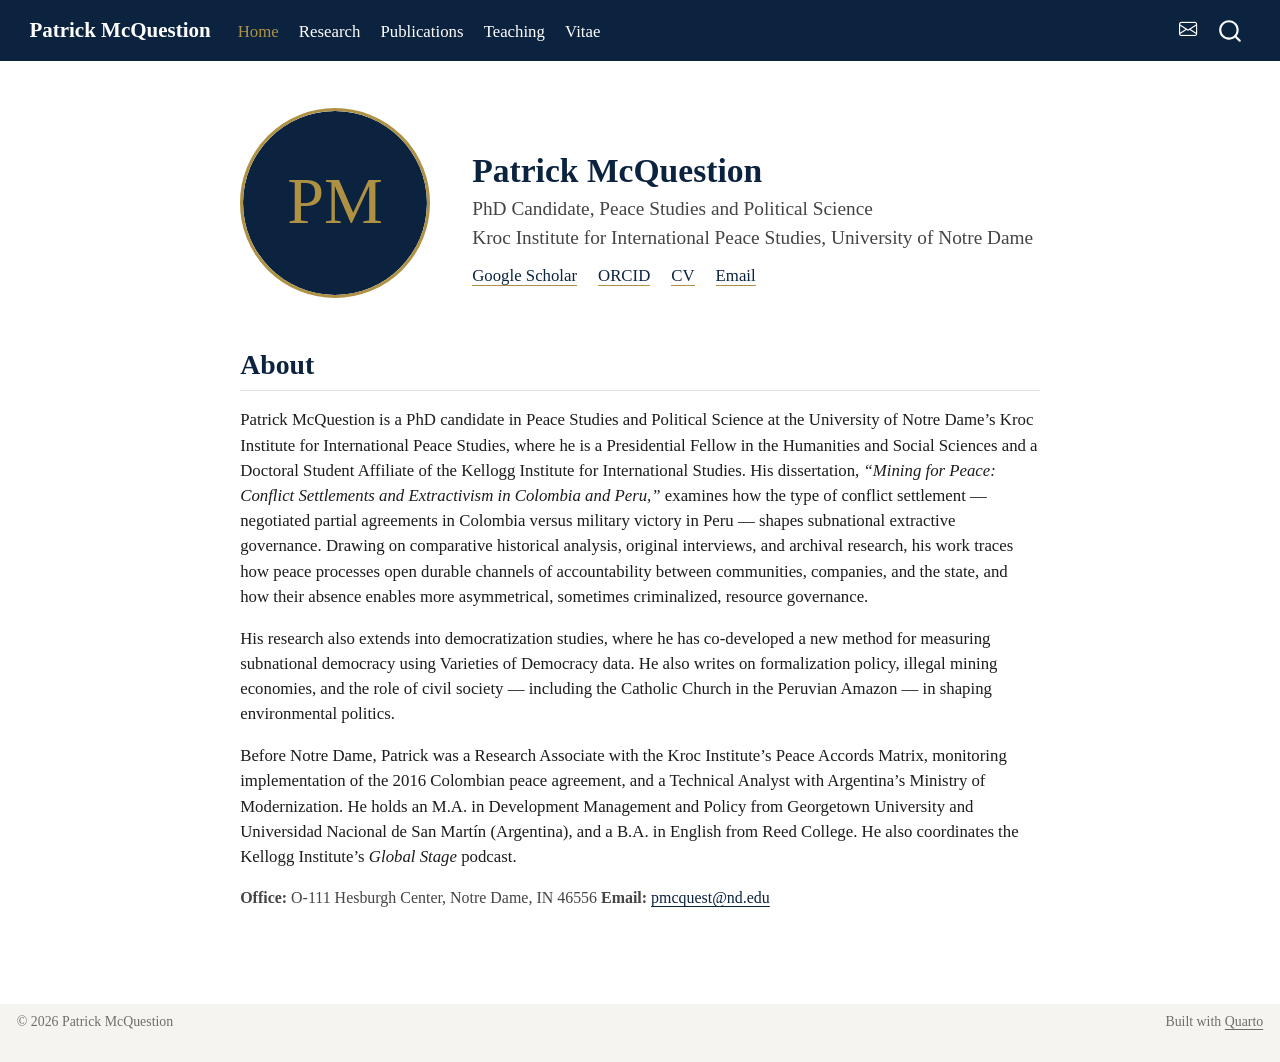
==== docs/index.html @ 795b02f3 "Initial academic website built with Quarto Home/About, Research, Publications, Teaching, and Vitae p" ====
<!DOCTYPE html>
<html xmlns="http://www.w3.org/1999/xhtml" lang="en" xml:lang="en"><head>

<meta charset="utf-8">
<meta name="generator" content="quarto-1.9.37">

<meta name="viewport" content="width=device-width, initial-scale=1.0, user-scalable=yes">


<title>Patrick McQuestion</title>
<style>
/* Default styles provided by pandoc.
** See https://pandoc.org/MANUAL.html#variables-for-html for config info.
*/
code{white-space: pre-wrap;}
span.smallcaps{font-variant: small-caps;}
div.columns{display: flex; gap: min(4vw, 1.5em);}
div.column{flex: auto; overflow-x: auto;}
div.hanging-indent{margin-left: 1.5em; text-indent: -1.5em;}
ul.task-list{list-style: none;}
ul.task-list li input[type="checkbox"] {
  width: 0.8em;
  margin: 0 0.8em 0.2em -1em; /* quarto-specific, see https://github.com/quarto-dev/quarto-cli/issues/4556 */ 
  vertical-align: middle;
}
</style>


<script src="site_libs/quarto-nav/quarto-nav.js"></script>
<script src="site_libs/quarto-nav/headroom.min.js"></script>
<script src="site_libs/clipboard/clipboard.min.js"></script>
<script src="site_libs/quarto-search/autocomplete.umd.js"></script>
<script src="site_libs/quarto-search/fuse.min.js"></script>
<script src="site_libs/quarto-search/quarto-search.js"></script>
<meta name="quarto:offset" content="./">
<link href="./images/favicon.svg" rel="icon" type="image/svg+xml">
<script src="site_libs/quarto-html/quarto.js" type="module"></script>
<script src="site_libs/quarto-html/tabsets/tabsets.js" type="module"></script>
<script src="site_libs/quarto-html/popper.min.js"></script>
<script src="site_libs/quarto-html/tippy.umd.min.js"></script>
<script src="site_libs/quarto-html/anchor.min.js"></script>
<link href="site_libs/quarto-html/tippy.css" rel="stylesheet">
<link href="site_libs/quarto-html/quarto-syntax-highlighting-7f8f88aac4f3542376d5c11b86a4c14d.css" rel="stylesheet" id="quarto-text-highlighting-styles">
<script src="site_libs/bootstrap/bootstrap.min.js"></script>
<link href="site_libs/bootstrap/bootstrap-icons.css" rel="stylesheet">
<link href="site_libs/bootstrap/bootstrap-e6565f5de4b92a14d9aca5ecb8171e62.min.css" rel="stylesheet" append-hash="true" id="quarto-bootstrap" data-mode="light">
<script id="quarto-search-options" type="application/json">{
  "location": "navbar",
  "copy-button": false,
  "collapse-after": 3,
  "panel-placement": "end",
  "type": "overlay",
  "limit": 50,
  "keyboard-shortcut": [
    "f",
    "/",
    "s"
  ],
  "show-item-context": false,
  "language": {
    "search-no-results-text": "No results",
    "search-matching-documents-text": "matching documents",
    "search-copy-link-title": "Copy link to search",
    "search-hide-matches-text": "Hide additional matches",
    "search-more-match-text": "more match in this document",
    "search-more-matches-text": "more matches in this document",
    "search-clear-button-title": "Clear",
    "search-text-placeholder": "",
    "search-detached-cancel-button-title": "Cancel",
    "search-submit-button-title": "Submit",
    "search-label": "Search"
  }
}</script>


<link rel="stylesheet" href="styles.css">
</head>

<body class="nav-fixed fullcontent quarto-light">

<div id="quarto-search-results"></div>
  <header id="quarto-header" class="headroom fixed-top">
    <nav class="navbar navbar-expand-lg " data-bs-theme="dark">
      <div class="navbar-container container-fluid">
      <div class="navbar-brand-container mx-auto">
    <a class="navbar-brand" href="./index.html">
    <span class="navbar-title">Patrick McQuestion</span>
    </a>
  </div>
            <div id="quarto-search" class="" title="Search"></div>
          <button class="navbar-toggler" type="button" data-bs-toggle="collapse" data-bs-target="#navbarCollapse" aria-controls="navbarCollapse" role="menu" aria-expanded="false" aria-label="Toggle navigation" onclick="if (window.quartoToggleHeadroom) { window.quartoToggleHeadroom(); }">
  <span class="navbar-toggler-icon"></span>
</button>
          <div class="collapse navbar-collapse" id="navbarCollapse">
            <ul class="navbar-nav navbar-nav-scroll me-auto">
  <li class="nav-item">
    <a class="nav-link active" href="./index.html" aria-current="page"> 
<span class="menu-text">Home</span></a>
  </li>  
  <li class="nav-item">
    <a class="nav-link" href="./research.html"> 
<span class="menu-text">Research</span></a>
  </li>  
  <li class="nav-item">
    <a class="nav-link" href="./publications.html"> 
<span class="menu-text">Publications</span></a>
  </li>  
  <li class="nav-item">
    <a class="nav-link" href="./teaching.html"> 
<span class="menu-text">Teaching</span></a>
  </li>  
  <li class="nav-item">
    <a class="nav-link" href="./vitae.html"> 
<span class="menu-text">Vitae</span></a>
  </li>  
</ul>
            <ul class="navbar-nav navbar-nav-scroll ms-auto">
  <li class="nav-item compact">
    <a class="nav-link" href="mailto:pmcquest@nd.edu"> <i class="bi bi-envelope" role="img" aria-label="Email">
</i> 
<span class="menu-text"></span></a>
  </li>  
</ul>
          </div> <!-- /navcollapse -->
            <div class="quarto-navbar-tools">
</div>
      </div> <!-- /container-fluid -->
    </nav>
</header>
<!-- content -->
<div id="quarto-content" class="quarto-container page-columns page-rows-contents page-layout-article page-navbar">
<!-- sidebar -->
<!-- margin-sidebar -->
    
<!-- main -->
<main class="content" id="quarto-document-content"><header id="title-block-header" class="quarto-title-block"></header>




<div class="hero">
<p><img src="images/headshot.svg" class="headshot img-fluid"></p>
<section id="patrick-mcquestion" class="level1 hero-text">
<h1>Patrick McQuestion</h1>
<div class="subtitle">
PhD Candidate, Peace Studies and Political Science<br>Kroc Institute for International Peace Studies, University of Notre Dame
</div>
<div class="quicklinks">
<p><a href="https://scholar.google.com/citations?user=D6T5uPcAAAAJ&amp;hl=en&amp;oi=ao" target="_blank">Google Scholar</a> <a href="https://orcid.org/my-orcid?orcid=0000-0003-0713-3642" target="_blank">ORCID</a> <a href="./vitae.html">CV</a> <a href="mailto:pmcquest@nd.edu">Email</a></p>
</div>
</section>
</div>
<section id="about" class="level2">
<h2 class="anchored" data-anchor-id="about">About</h2>
<p>Patrick McQuestion is a PhD candidate in Peace Studies and Political Science at the University of Notre Dame’s Kroc Institute for International Peace Studies, where he is a Presidential Fellow in the Humanities and Social Sciences and a Doctoral Student Affiliate of the Kellogg Institute for International Studies. His dissertation, <em>“Mining for Peace: Conflict Settlements and Extractivism in Colombia and Peru,”</em> examines how the type of conflict settlement — negotiated partial agreements in Colombia versus military victory in Peru — shapes subnational extractive governance. Drawing on comparative historical analysis, original interviews, and archival research, his work traces how peace processes open durable channels of accountability between communities, companies, and the state, and how their absence enables more asymmetrical, sometimes criminalized, resource governance.</p>
<p>His research also extends into democratization studies, where he has co-developed a new method for measuring subnational democracy using Varieties of Democracy data. He also writes on formalization policy, illegal mining economies, and the role of civil society — including the Catholic Church in the Peruvian Amazon — in shaping environmental politics.</p>
<p>Before Notre Dame, Patrick was a Research Associate with the Kroc Institute’s Peace Accords Matrix, monitoring implementation of the 2016 Colombian peace agreement, and a Technical Analyst with Argentina’s Ministry of Modernization. He holds an M.A.&nbsp;in Development Management and Policy from Georgetown University and Universidad Nacional de San Martín (Argentina), and a B.A. in English from Reed College. He also coordinates the Kellogg Institute’s <em>Global Stage</em> podcast.</p>
<div class="contact-block">
<p><strong>Office:</strong> O-111 Hesburgh Center, Notre Dame, IN 46556 <strong>Email:</strong> <a href="mailto:pmcquest@nd.edu">pmcquest@nd.edu</a></p>
</div>


</section>

</main> <!-- /main -->
<script id="quarto-html-after-body" type="application/javascript">
  window.document.addEventListener("DOMContentLoaded", function (event) {
    const icon = "";
    const anchorJS = new window.AnchorJS();
    anchorJS.options = {
      placement: 'right',
      icon: icon
    };
    anchorJS.add('.anchored');
    const isCodeAnnotation = (el) => {
      for (const clz of el.classList) {
        if (clz.startsWith('code-annotation-')) {                     
          return true;
        }
      }
      return false;
    }
    const onCopySuccess = function(e) {
      // button target
      const button = e.trigger;
      // don't keep focus
      button.blur();
      // flash "checked"
      button.classList.add('code-copy-button-checked');
      var currentTitle = button.getAttribute("title");
      button.setAttribute("title", "Copied!");
      let tooltip;
      if (window.bootstrap) {
        button.setAttribute("data-bs-toggle", "tooltip");
        button.setAttribute("data-bs-placement", "left");
        button.setAttribute("data-bs-title", "Copied!");
        tooltip = new bootstrap.Tooltip(button, 
          { trigger: "manual", 
            customClass: "code-copy-button-tooltip",
            offset: [0, -8]});
        tooltip.show();    
      }
      setTimeout(function() {
        if (tooltip) {
          tooltip.hide();
          button.removeAttribute("data-bs-title");
          button.removeAttribute("data-bs-toggle");
          button.removeAttribute("data-bs-placement");
        }
        button.setAttribute("title", currentTitle);
        button.classList.remove('code-copy-button-checked');
      }, 1000);
      // clear code selection
      e.clearSelection();
    }
    const getTextToCopy = function(trigger) {
      const outerScaffold = trigger.parentElement.cloneNode(true);
      const codeEl = outerScaffold.querySelector('code');
      for (const childEl of codeEl.children) {
        if (isCodeAnnotation(childEl)) {
          childEl.remove();
        }
      }
      return codeEl.innerText;
    }
    const clipboard = new window.ClipboardJS('.code-copy-button:not([data-in-quarto-modal])', {
      text: getTextToCopy
    });
    clipboard.on('success', onCopySuccess);
    if (window.document.getElementById('quarto-embedded-source-code-modal')) {
      const clipboardModal = new window.ClipboardJS('.code-copy-button[data-in-quarto-modal]', {
        text: getTextToCopy,
        container: window.document.getElementById('quarto-embedded-source-code-modal')
      });
      clipboardModal.on('success', onCopySuccess);
    }
      var localhostRegex = new RegExp(/^(?:http|https):\/\/localhost\:?[0-9]*\//);
      var mailtoRegex = new RegExp(/^mailto:/);
        var filterRegex = new RegExp('/' + window.location.host + '/');
      var isInternal = (href) => {
          return filterRegex.test(href) || localhostRegex.test(href) || mailtoRegex.test(href);
      }
      // Inspect non-navigation links and adorn them if external
     var links = window.document.querySelectorAll('a[href]:not(.nav-link):not(.navbar-brand):not(.toc-action):not(.sidebar-link):not(.sidebar-item-toggle):not(.pagination-link):not(.no-external):not([aria-hidden]):not(.dropdown-item):not(.quarto-navigation-tool):not(.about-link)');
      for (var i=0; i<links.length; i++) {
        const link = links[i];
        if (!isInternal(link.href)) {
          // undo the damage that might have been done by quarto-nav.js in the case of
          // links that we want to consider external
          if (link.dataset.originalHref !== undefined) {
            link.href = link.dataset.originalHref;
          }
        }
      }
    function tippyHover(el, contentFn, onTriggerFn, onUntriggerFn) {
      const config = {
        allowHTML: true,
        maxWidth: 500,
        delay: 100,
        arrow: false,
        appendTo: function(el) {
            return el.parentElement;
        },
        interactive: true,
        interactiveBorder: 10,
        theme: 'quarto',
        placement: 'bottom-start',
      };
      if (contentFn) {
        config.content = contentFn;
      }
      if (onTriggerFn) {
        config.onTrigger = onTriggerFn;
      }
      if (onUntriggerFn) {
        config.onUntrigger = onUntriggerFn;
      }
      window.tippy(el, config); 
    }
    const noterefs = window.document.querySelectorAll('a[role="doc-noteref"]');
    for (var i=0; i<noterefs.length; i++) {
      const ref = noterefs[i];
      tippyHover(ref, function() {
        // use id or data attribute instead here
        let href = ref.getAttribute('data-footnote-href') || ref.getAttribute('href');
        try { href = new URL(href).hash; } catch {}
        const id = href.replace(/^#\/?/, "");
        const note = window.document.getElementById(id);
        if (note) {
          return note.innerHTML;
        } else {
          return "";
        }
      });
    }
    const xrefs = window.document.querySelectorAll('a.quarto-xref');
    const processXRef = (id, note) => {
      // Strip column container classes
      const stripColumnClz = (el) => {
        el.classList.remove("page-full", "page-columns");
        if (el.children) {
          for (const child of el.children) {
            stripColumnClz(child);
          }
        }
      }
      stripColumnClz(note)
      if (id === null || id.startsWith('sec-')) {
        // Special case sections, only their first couple elements
        const container = document.createElement("div");
        if (note.children && note.children.length > 2) {
          container.appendChild(note.children[0].cloneNode(true));
          for (let i = 1; i < note.children.length; i++) {
            const child = note.children[i];
            if (child.tagName === "P" && child.innerText === "") {
              continue;
            } else {
              container.appendChild(child.cloneNode(true));
              break;
            }
          }
          if (window.Quarto?.typesetMath) {
            window.Quarto.typesetMath(container);
          }
          return container.innerHTML
        } else {
          if (window.Quarto?.typesetMath) {
            window.Quarto.typesetMath(note);
          }
          return note.innerHTML;
        }
      } else {
        // Remove any anchor links if they are present
        const anchorLink = note.querySelector('a.anchorjs-link');
        if (anchorLink) {
          anchorLink.remove();
        }
        if (window.Quarto?.typesetMath) {
          window.Quarto.typesetMath(note);
        }
        if (note.classList.contains("callout")) {
          return note.outerHTML;
        } else {
          return note.innerHTML;
        }
      }
    }
    for (var i=0; i<xrefs.length; i++) {
      const xref = xrefs[i];
      tippyHover(xref, undefined, function(instance) {
        instance.disable();
        let url = xref.getAttribute('href');
        let hash = undefined; 
        if (url.startsWith('#')) {
          hash = url;
        } else {
          try { hash = new URL(url).hash; } catch {}
        }
        if (hash) {
          const id = hash.replace(/^#\/?/, "");
          const note = window.document.getElementById(id);
          if (note !== null) {
            try {
              const html = processXRef(id, note.cloneNode(true));
              instance.setContent(html);
            } finally {
              instance.enable();
              instance.show();
            }
          } else {
            // See if we can fetch this
            fetch(url.split('#')[0])
            .then(res => res.text())
            .then(html => {
              const parser = new DOMParser();
              const htmlDoc = parser.parseFromString(html, "text/html");
              const note = htmlDoc.getElementById(id);
              if (note !== null) {
                const html = processXRef(id, note);
                instance.setContent(html);
              } 
            }).finally(() => {
              instance.enable();
              instance.show();
            });
          }
        } else {
          // See if we can fetch a full url (with no hash to target)
          // This is a special case and we should probably do some content thinning / targeting
          fetch(url)
          .then(res => res.text())
          .then(html => {
            const parser = new DOMParser();
            const htmlDoc = parser.parseFromString(html, "text/html");
            const note = htmlDoc.querySelector('main.content');
            if (note !== null) {
              // This should only happen for chapter cross references
              // (since there is no id in the URL)
              // remove the first header
              if (note.children.length > 0 && note.children[0].tagName === "HEADER") {
                note.children[0].remove();
              }
              const html = processXRef(null, note);
              instance.setContent(html);
            } 
          }).finally(() => {
            instance.enable();
            instance.show();
          });
        }
      }, function(instance) {
      });
    }
        let selectedAnnoteEl;
        const selectorForAnnotation = ( cell, annotation) => {
          let cellAttr = 'data-code-cell="' + cell + '"';
          let lineAttr = 'data-code-annotation="' +  annotation + '"';
          const selector = 'span[' + cellAttr + '][' + lineAttr + ']';
          return selector;
        }
        const selectCodeLines = (annoteEl) => {
          const doc = window.document;
          const targetCell = annoteEl.getAttribute("data-target-cell");
          const targetAnnotation = annoteEl.getAttribute("data-target-annotation");
          const annoteSpan = window.document.querySelector(selectorForAnnotation(targetCell, targetAnnotation));
          const lines = annoteSpan.getAttribute("data-code-lines").split(",");
          const lineIds = lines.map((line) => {
            return targetCell + "-" + line;
          })
          let top = null;
          let height = null;
          let parent = null;
          if (lineIds.length > 0) {
              //compute the position of the single el (top and bottom and make a div)
              const el = window.document.getElementById(lineIds[0]);
              top = el.offsetTop;
              height = el.offsetHeight;
              parent = el.parentElement.parentElement;
            if (lineIds.length > 1) {
              const lastEl = window.document.getElementById(lineIds[lineIds.length - 1]);
              const bottom = lastEl.offsetTop + lastEl.offsetHeight;
              height = bottom - top;
            }
            if (top !== null && height !== null && parent !== null) {
              // cook up a div (if necessary) and position it 
              let div = window.document.getElementById("code-annotation-line-highlight");
              if (div === null) {
                div = window.document.createElement("div");
                div.setAttribute("id", "code-annotation-line-highlight");
                div.style.position = 'absolute';
                parent.appendChild(div);
              }
              div.style.top = top - 2 + "px";
              div.style.height = height + 4 + "px";
              div.style.left = 0;
              let gutterDiv = window.document.getElementById("code-annotation-line-highlight-gutter");
              if (gutterDiv === null) {
                gutterDiv = window.document.createElement("div");
                gutterDiv.setAttribute("id", "code-annotation-line-highlight-gutter");
                gutterDiv.style.position = 'absolute';
                const codeCell = window.document.getElementById(targetCell);
                const gutter = codeCell.querySelector('.code-annotation-gutter');
                gutter.appendChild(gutterDiv);
              }
              gutterDiv.style.top = top - 2 + "px";
              gutterDiv.style.height = height + 4 + "px";
            }
            selectedAnnoteEl = annoteEl;
          }
        };
        const unselectCodeLines = () => {
          const elementsIds = ["code-annotation-line-highlight", "code-annotation-line-highlight-gutter"];
          elementsIds.forEach((elId) => {
            const div = window.document.getElementById(elId);
            if (div) {
              div.remove();
            }
          });
          selectedAnnoteEl = undefined;
        };
          // Handle positioning of the toggle
      window.addEventListener(
        "resize",
        throttle(() => {
          elRect = undefined;
          if (selectedAnnoteEl) {
            selectCodeLines(selectedAnnoteEl);
          }
        }, 10)
      );
      function throttle(fn, ms) {
      let throttle = false;
      let timer;
        return (...args) => {
          if(!throttle) { // first call gets through
              fn.apply(this, args);
              throttle = true;
          } else { // all the others get throttled
              if(timer) clearTimeout(timer); // cancel #2
              timer = setTimeout(() => {
                fn.apply(this, args);
                timer = throttle = false;
              }, ms);
          }
        };
      }
        // Attach click handler to the DT
        const annoteDls = window.document.querySelectorAll('dt[data-target-cell]');
        for (const annoteDlNode of annoteDls) {
          annoteDlNode.addEventListener('click', (event) => {
            const clickedEl = event.target;
            if (clickedEl !== selectedAnnoteEl) {
              unselectCodeLines();
              const activeEl = window.document.querySelector('dt[data-target-cell].code-annotation-active');
              if (activeEl) {
                activeEl.classList.remove('code-annotation-active');
              }
              selectCodeLines(clickedEl);
              clickedEl.classList.add('code-annotation-active');
            } else {
              // Unselect the line
              unselectCodeLines();
              clickedEl.classList.remove('code-annotation-active');
            }
          });
        }
    const findCites = (el) => {
      const parentEl = el.parentElement;
      if (parentEl) {
        const cites = parentEl.dataset.cites;
        if (cites) {
          return {
            el,
            cites: cites.split(' ')
          };
        } else {
          return findCites(el.parentElement)
        }
      } else {
        return undefined;
      }
    };
    var bibliorefs = window.document.querySelectorAll('a[role="doc-biblioref"]');
    for (var i=0; i<bibliorefs.length; i++) {
      const ref = bibliorefs[i];
      const citeInfo = findCites(ref);
      if (citeInfo) {
        tippyHover(citeInfo.el, function() {
          var popup = window.document.createElement('div');
          citeInfo.cites.forEach(function(cite) {
            var citeDiv = window.document.createElement('div');
            citeDiv.classList.add('hanging-indent');
            citeDiv.classList.add('csl-entry');
            var biblioDiv = window.document.getElementById('ref-' + cite);
            if (biblioDiv) {
              citeDiv.innerHTML = biblioDiv.innerHTML;
            }
            popup.appendChild(citeDiv);
          });
          return popup.innerHTML;
        });
      }
    }
  });
  </script>
</div> <!-- /content -->
<footer class="footer">
  <div class="nav-footer">
    <div class="nav-footer-left">
<p>© 2026 Patrick McQuestion</p>
</div>   
    <div class="nav-footer-center">
      &nbsp;
    </div>
    <div class="nav-footer-right">
<p>Built with <a href="https://quarto.org">Quarto</a></p>
</div>
  </div>
</footer>




</body></html>
---- docs/site_libs/quarto-html/tippy.css ----
.tippy-box[data-animation=fade][data-state=hidden]{opacity:0}[data-tippy-root]{max-width:calc(100vw - 10px)}.tippy-box{position:relative;background-color:#333;color:#fff;border-radius:4px;font-size:14px;line-height:1.4;white-space:normal;outline:0;transition-property:transform,visibility,opacity}.tippy-box[data-placement^=top]>.tippy-arrow{bottom:0}.tippy-box[data-placement^=top]>.tippy-arrow:before{bottom:-7px;left:0;border-width:8px 8px 0;border-top-color:initial;transform-origin:center top}.tippy-box[data-placement^=bottom]>.tippy-arrow{top:0}.tippy-box[data-placement^=bottom]>.tippy-arrow:before{top:-7px;left:0;border-width:0 8px 8px;border-bottom-color:initial;transform-origin:center bottom}.tippy-box[data-placement^=left]>.tippy-arrow{right:0}.tippy-box[data-placement^=left]>.tippy-arrow:before{border-width:8px 0 8px 8px;border-left-color:initial;right:-7px;transform-origin:center left}.tippy-box[data-placement^=right]>.tippy-arrow{left:0}.tippy-box[data-placement^=right]>.tippy-arrow:before{left:-7px;border-width:8px 8px 8px 0;border-right-color:initial;transform-origin:center right}.tippy-box[data-inertia][data-state=visible]{transition-timing-function:cubic-bezier(.54,1.5,.38,1.11)}.tippy-arrow{width:16px;height:16px;color:#333}.tippy-arrow:before{content:"";position:absolute;border-color:transparent;border-style:solid}.tippy-content{position:relative;padding:5px 9px;z-index:1}
---- docs/site_libs/quarto-html/quarto-syntax-highlighting-7f8f88aac4f3542376d5c11b86a4c14d.css ----
/* quarto syntax highlight colors */
:root {
  --quarto-hl-ot-color: #003B4F;
  --quarto-hl-at-color: #657422;
  --quarto-hl-ss-color: #20794D;
  --quarto-hl-an-color: #5E5E5E;
  --quarto-hl-fu-color: #4758AB;
  --quarto-hl-st-color: #20794D;
  --quarto-hl-cf-color: #003B4F;
  --quarto-hl-op-color: #5E5E5E;
  --quarto-hl-er-color: #AD0000;
  --quarto-hl-bn-color: #AD0000;
  --quarto-hl-al-color: #AD0000;
  --quarto-hl-va-color: #111111;
  --quarto-hl-bu-color: inherit;
  --quarto-hl-ex-color: inherit;
  --quarto-hl-pp-color: #AD0000;
  --quarto-hl-in-color: #5E5E5E;
  --quarto-hl-vs-color: #20794D;
  --quarto-hl-wa-color: #5E5E5E;
  --quarto-hl-do-color: #5E5E5E;
  --quarto-hl-im-color: #00769E;
  --quarto-hl-ch-color: #20794D;
  --quarto-hl-dt-color: #AD0000;
  --quarto-hl-fl-color: #AD0000;
  --quarto-hl-co-color: #5E5E5E;
  --quarto-hl-cv-color: #5E5E5E;
  --quarto-hl-cn-color: #8f5902;
  --quarto-hl-sc-color: #5E5E5E;
  --quarto-hl-dv-color: #AD0000;
  --quarto-hl-kw-color: #003B4F;
}

/* other quarto variables */
:root {
  --quarto-font-monospace: SFMono-Regular, Menlo, Monaco, Consolas, "Liberation Mono", "Courier New", monospace;
}

/* syntax highlight based on Pandoc's rules */
pre > code.sourceCode > span {
  color: #003B4F;
}

code.sourceCode > span {
  color: #003B4F;
}

div.sourceCode,
div.sourceCode pre.sourceCode {
  color: #003B4F;
}

/* Normal */
code span {
  color: #003B4F;
}

/* Alert */
code span.al {
  color: #AD0000;
  font-style: inherit;
}

/* Annotation */
code span.an {
  color: #5E5E5E;
  font-style: inherit;
}

/* Attribute */
code span.at {
  color: #657422;
  font-style: inherit;
}

/* BaseN */
code span.bn {
  color: #AD0000;
  font-style: inherit;
}

/* BuiltIn */
code span.bu {
  font-style: inherit;
}

/* ControlFlow */
code span.cf {
  color: #003B4F;
  font-weight: bold;
  font-style: inherit;
}

/* Char */
code span.ch {
  color: #20794D;
  font-style: inherit;
}

/* Constant */
code span.cn {
  color: #8f5902;
  font-style: inherit;
}

/* Comment */
code span.co {
  color: #5E5E5E;
  font-style: inherit;
}

/* CommentVar */
code span.cv {
  color: #5E5E5E;
  font-style: italic;
}

/* Documentation */
code span.do {
  color: #5E5E5E;
  font-style: italic;
}

/* DataType */
code span.dt {
  color: #AD0000;
  font-style: inherit;
}

/* DecVal */
code span.dv {
  color: #AD0000;
  font-style: inherit;
}

/* Error */
code span.er {
  color: #AD0000;
  font-style: inherit;
}

/* Extension */
code span.ex {
  font-style: inherit;
}

/* Float */
code span.fl {
  color: #AD0000;
  font-style: inherit;
}

/* Function */
code span.fu {
  color: #4758AB;
  font-style: inherit;
}

/* Import */
code span.im {
  color: #00769E;
  font-style: inherit;
}

/* Information */
code span.in {
  color: #5E5E5E;
  font-style: inherit;
}

/* Keyword */
code span.kw {
  color: #003B4F;
  font-weight: bold;
  font-style: inherit;
}

/* Operator */
code span.op {
  color: #5E5E5E;
  font-style: inherit;
}

/* Other */
code span.ot {
  color: #003B4F;
  font-style: inherit;
}

/* Preprocessor */
code span.pp {
  color: #AD0000;
  font-style: inherit;
}

/* SpecialChar */
code span.sc {
  color: #5E5E5E;
  font-style: inherit;
}

/* SpecialString */
code span.ss {
  color: #20794D;
  font-style: inherit;
}

/* String */
code span.st {
  color: #20794D;
  font-style: inherit;
}

/* Variable */
code span.va {
  color: #111111;
  font-style: inherit;
}

/* VerbatimString */
code span.vs {
  color: #20794D;
  font-style: inherit;
}

/* Warning */
code span.wa {
  color: #5E5E5E;
  font-style: italic;
}

.prevent-inlining {
  content: "</";
}

/*# sourceMappingURL=789ad8cd35626ba772517505b42a116e.css.map */
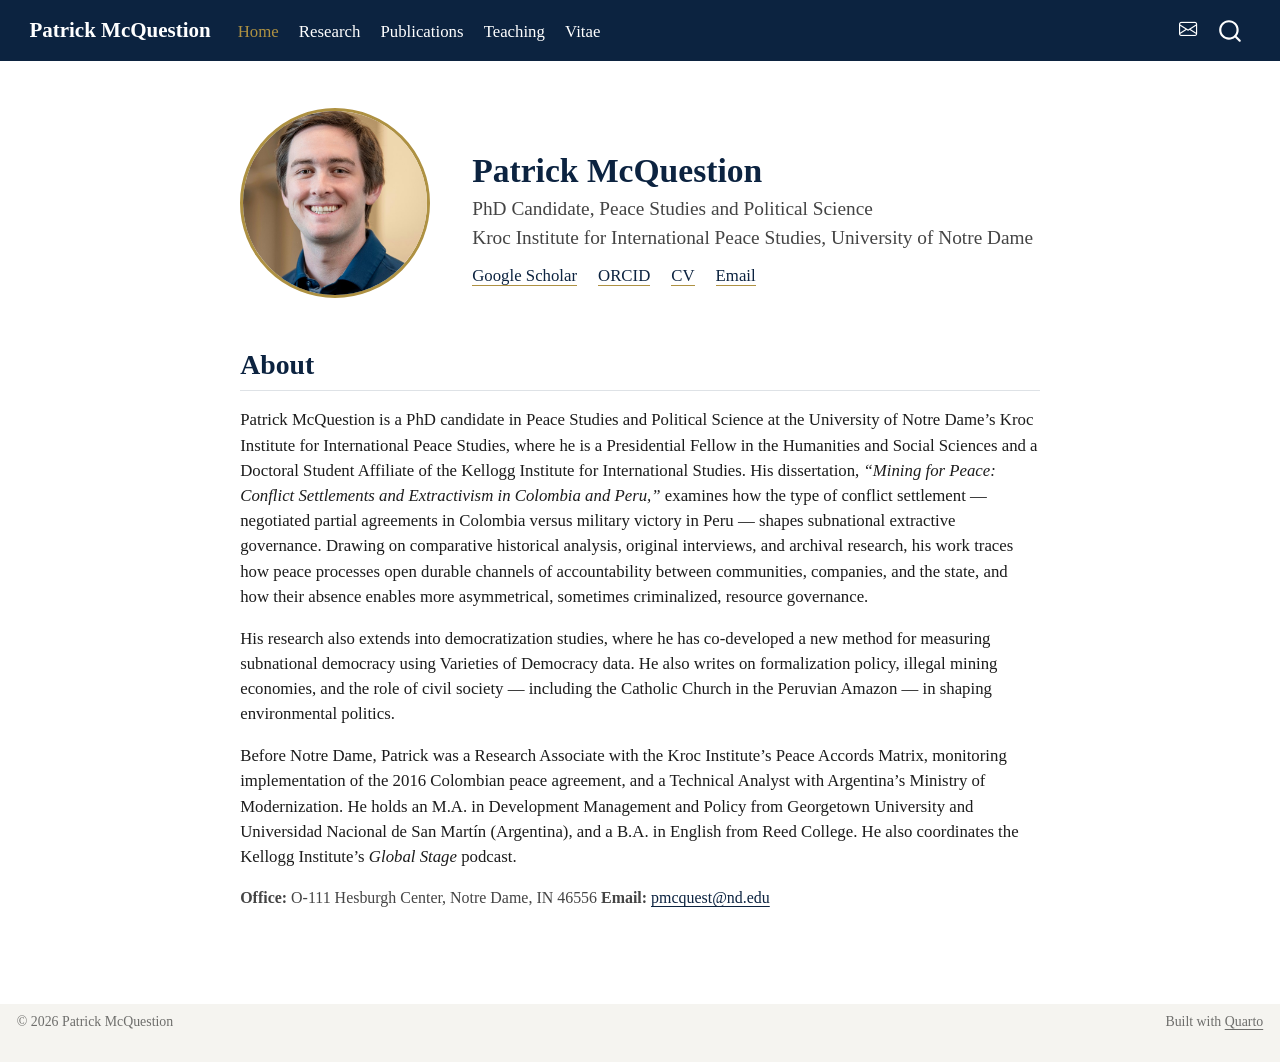
==== commit 6b11e825: "Add real headshot and downloadable CV PDF Vitae page now links to a full CV rendered from the centra" ====
--- a/docs/index.html
+++ b/docs/index.html
@@ -139,7 +139,7 @@
 
 
 <div class="hero">
-<p><img src="images/headshot.svg" class="headshot img-fluid"></p>
+<p><img src="images/headshot.jpg" class="headshot img-fluid"></p>
 <section id="patrick-mcquestion" class="level1 hero-text">
 <h1>Patrick McQuestion</h1>
 <div class="subtitle">
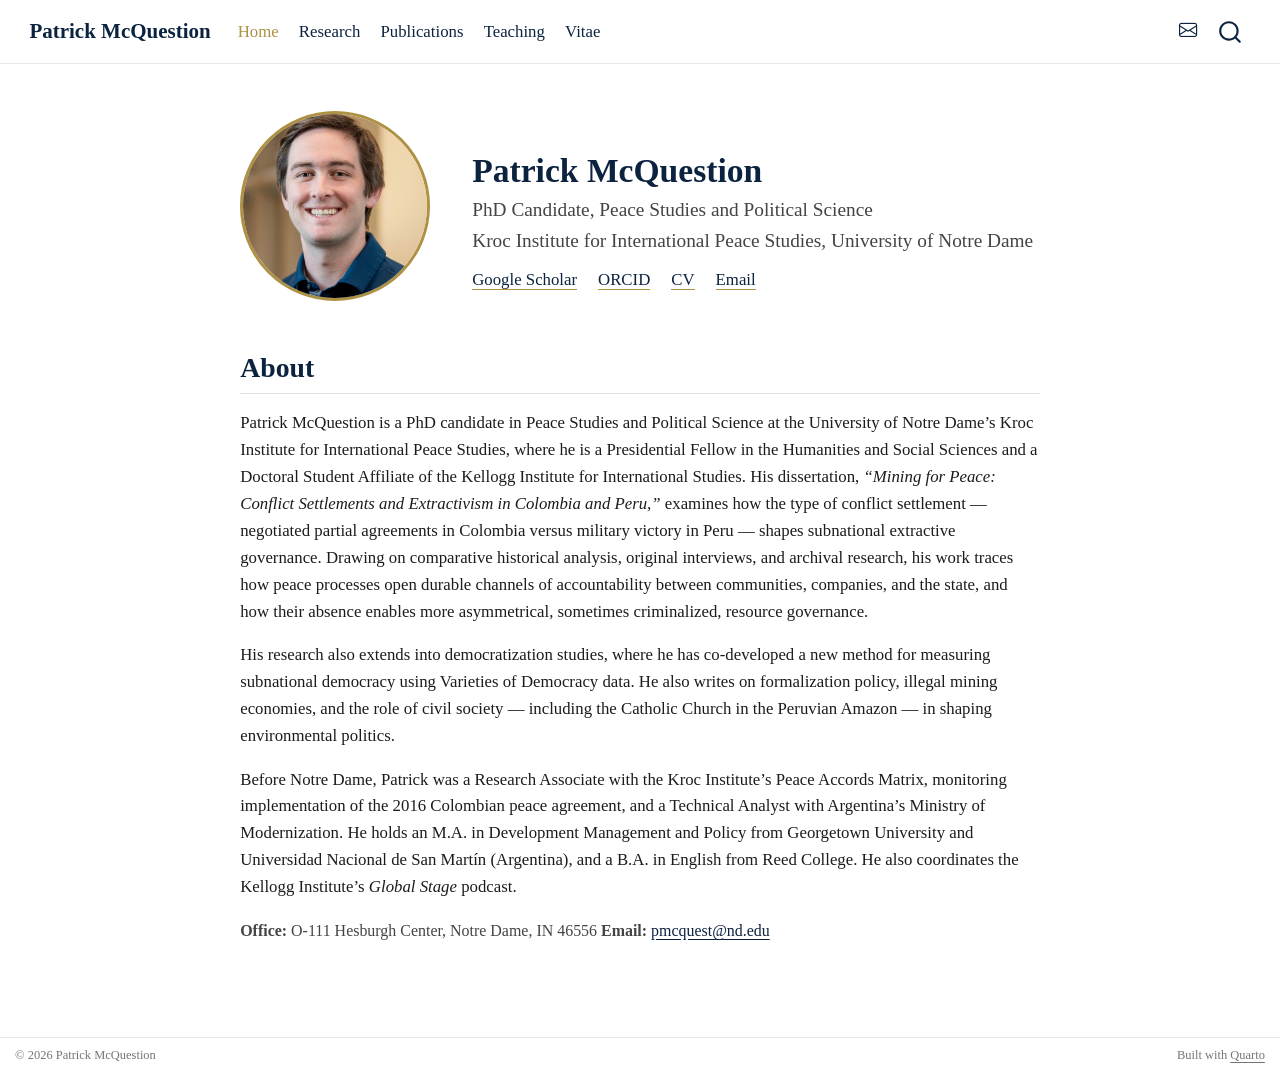
==== commit 862fbd45: "Restyle site in a minima-inspired look and update CV PDF Replace the solid navy navbar/footer with a" ====
--- a/docs/index.html
+++ b/docs/index.html
@@ -43,7 +43,7 @@
 <link href="site_libs/quarto-html/quarto-syntax-highlighting-7f8f88aac4f3542376d5c11b86a4c14d.css" rel="stylesheet" id="quarto-text-highlighting-styles">
 <script src="site_libs/bootstrap/bootstrap.min.js"></script>
 <link href="site_libs/bootstrap/bootstrap-icons.css" rel="stylesheet">
-<link href="site_libs/bootstrap/bootstrap-e6565f5de4b92a14d9aca5ecb8171e62.min.css" rel="stylesheet" append-hash="true" id="quarto-bootstrap" data-mode="light">
+<link href="site_libs/bootstrap/bootstrap-a953c1b58f4ca6f609e496e23380967e.min.css" rel="stylesheet" append-hash="true" id="quarto-bootstrap" data-mode="light">
 <script id="quarto-search-options" type="application/json">{
   "location": "navbar",
   "copy-button": false,
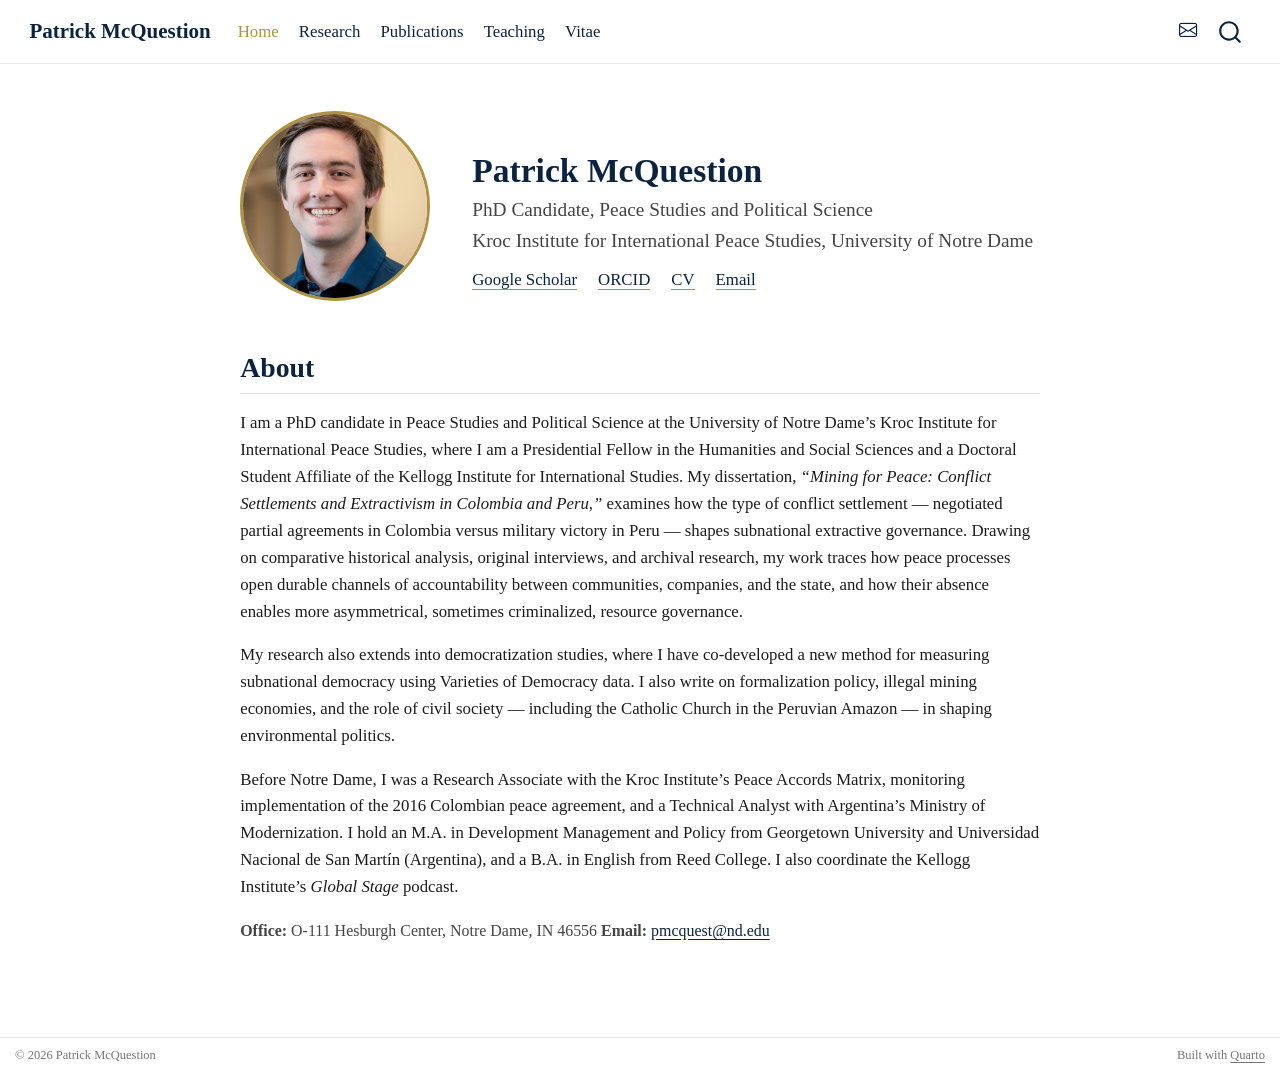
==== commit 0a14565d: "Update site content: first-person bio, reframed research page, condensed teaching statement, new boo" ====
--- a/docs/index.html
+++ b/docs/index.html
@@ -152,9 +152,9 @@
 </div>
 <section id="about" class="level2">
 <h2 class="anchored" data-anchor-id="about">About</h2>
-<p>Patrick McQuestion is a PhD candidate in Peace Studies and Political Science at the University of Notre Dame’s Kroc Institute for International Peace Studies, where he is a Presidential Fellow in the Humanities and Social Sciences and a Doctoral Student Affiliate of the Kellogg Institute for International Studies. His dissertation, <em>“Mining for Peace: Conflict Settlements and Extractivism in Colombia and Peru,”</em> examines how the type of conflict settlement — negotiated partial agreements in Colombia versus military victory in Peru — shapes subnational extractive governance. Drawing on comparative historical analysis, original interviews, and archival research, his work traces how peace processes open durable channels of accountability between communities, companies, and the state, and how their absence enables more asymmetrical, sometimes criminalized, resource governance.</p>
-<p>His research also extends into democratization studies, where he has co-developed a new method for measuring subnational democracy using Varieties of Democracy data. He also writes on formalization policy, illegal mining economies, and the role of civil society — including the Catholic Church in the Peruvian Amazon — in shaping environmental politics.</p>
-<p>Before Notre Dame, Patrick was a Research Associate with the Kroc Institute’s Peace Accords Matrix, monitoring implementation of the 2016 Colombian peace agreement, and a Technical Analyst with Argentina’s Ministry of Modernization. He holds an M.A.&nbsp;in Development Management and Policy from Georgetown University and Universidad Nacional de San Martín (Argentina), and a B.A. in English from Reed College. He also coordinates the Kellogg Institute’s <em>Global Stage</em> podcast.</p>
+<p>I am a PhD candidate in Peace Studies and Political Science at the University of Notre Dame’s Kroc Institute for International Peace Studies, where I am a Presidential Fellow in the Humanities and Social Sciences and a Doctoral Student Affiliate of the Kellogg Institute for International Studies. My dissertation, <em>“Mining for Peace: Conflict Settlements and Extractivism in Colombia and Peru,”</em> examines how the type of conflict settlement — negotiated partial agreements in Colombia versus military victory in Peru — shapes subnational extractive governance. Drawing on comparative historical analysis, original interviews, and archival research, my work traces how peace processes open durable channels of accountability between communities, companies, and the state, and how their absence enables more asymmetrical, sometimes criminalized, resource governance.</p>
+<p>My research also extends into democratization studies, where I have co-developed a new method for measuring subnational democracy using Varieties of Democracy data. I also write on formalization policy, illegal mining economies, and the role of civil society — including the Catholic Church in the Peruvian Amazon — in shaping environmental politics.</p>
+<p>Before Notre Dame, I was a Research Associate with the Kroc Institute’s Peace Accords Matrix, monitoring implementation of the 2016 Colombian peace agreement, and a Technical Analyst with Argentina’s Ministry of Modernization. I hold an M.A.&nbsp;in Development Management and Policy from Georgetown University and Universidad Nacional de San Martín (Argentina), and a B.A. in English from Reed College. I also coordinate the Kellogg Institute’s <em>Global Stage</em> podcast.</p>
 <div class="contact-block">
 <p><strong>Office:</strong> O-111 Hesburgh Center, Notre Dame, IN 46556 <strong>Email:</strong> <a href="mailto:pmcquest@nd.edu">pmcquest@nd.edu</a></p>
 </div>
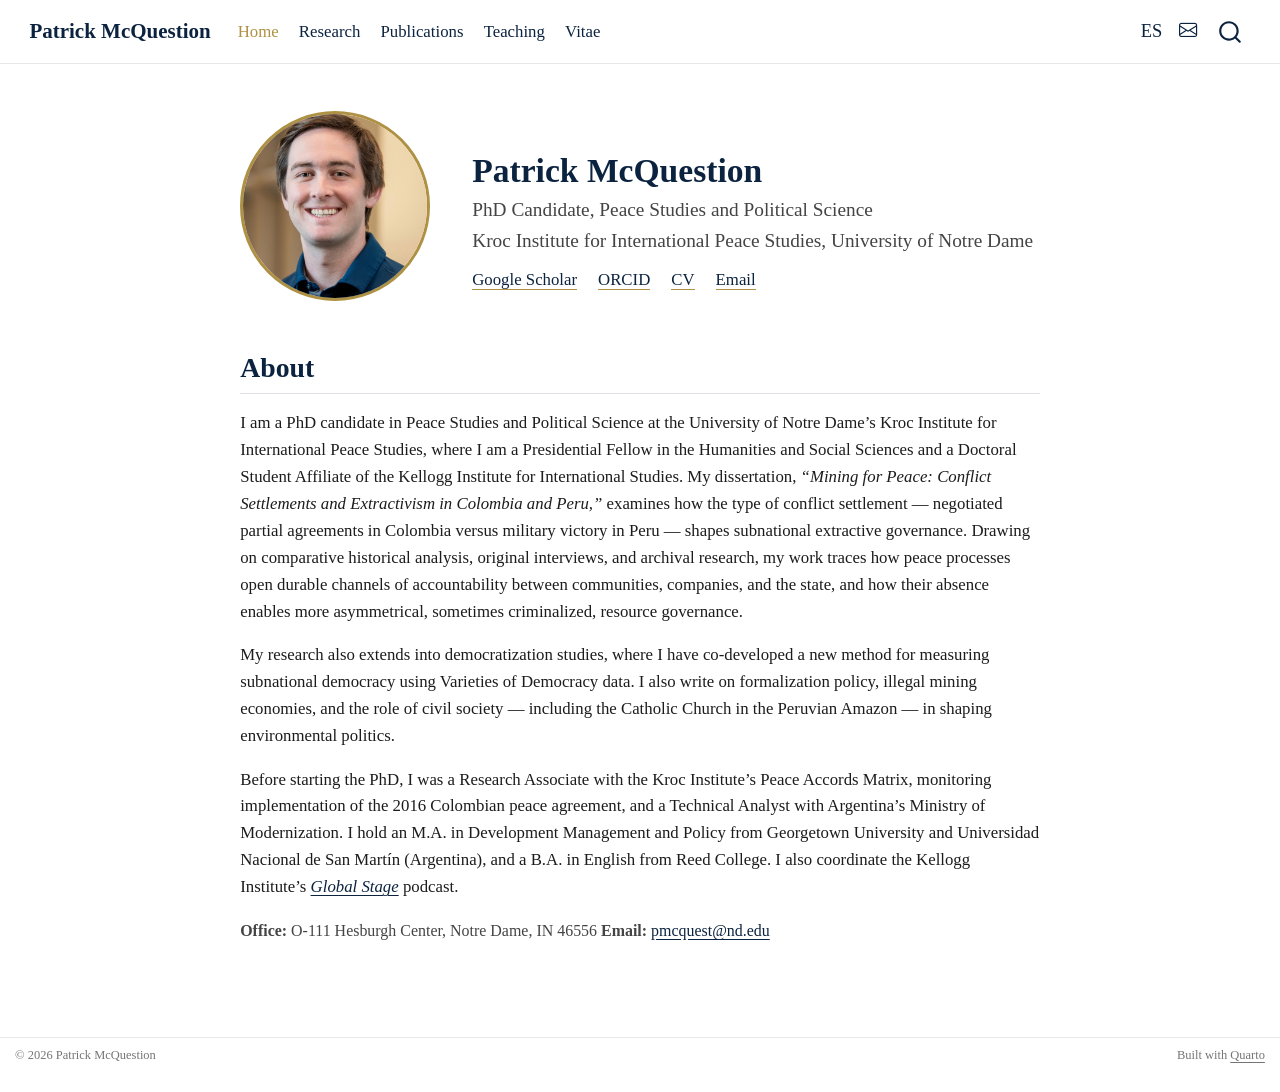
==== commit 196755e8: "Add Spanish version of the site with a language toggle Mirror the five pages under es/ with full Spa" ====
--- a/docs/index.html
+++ b/docs/index.html
@@ -154,7 +154,7 @@
 <h2 class="anchored" data-anchor-id="about">About</h2>
 <p>I am a PhD candidate in Peace Studies and Political Science at the University of Notre Dame’s Kroc Institute for International Peace Studies, where I am a Presidential Fellow in the Humanities and Social Sciences and a Doctoral Student Affiliate of the Kellogg Institute for International Studies. My dissertation, <em>“Mining for Peace: Conflict Settlements and Extractivism in Colombia and Peru,”</em> examines how the type of conflict settlement — negotiated partial agreements in Colombia versus military victory in Peru — shapes subnational extractive governance. Drawing on comparative historical analysis, original interviews, and archival research, my work traces how peace processes open durable channels of accountability between communities, companies, and the state, and how their absence enables more asymmetrical, sometimes criminalized, resource governance.</p>
 <p>My research also extends into democratization studies, where I have co-developed a new method for measuring subnational democracy using Varieties of Democracy data. I also write on formalization policy, illegal mining economies, and the role of civil society — including the Catholic Church in the Peruvian Amazon — in shaping environmental politics.</p>
-<p>Before Notre Dame, I was a Research Associate with the Kroc Institute’s Peace Accords Matrix, monitoring implementation of the 2016 Colombian peace agreement, and a Technical Analyst with Argentina’s Ministry of Modernization. I hold an M.A.&nbsp;in Development Management and Policy from Georgetown University and Universidad Nacional de San Martín (Argentina), and a B.A. in English from Reed College. I also coordinate the Kellogg Institute’s <em>Global Stage</em> podcast.</p>
+<p>Before starting the PhD, I was a Research Associate with the Kroc Institute’s Peace Accords Matrix, monitoring implementation of the 2016 Colombian peace agreement, and a Technical Analyst with Argentina’s Ministry of Modernization. I hold an M.A.&nbsp;in Development Management and Policy from Georgetown University and Universidad Nacional de San Martín (Argentina), and a B.A. in English from Reed College. I also coordinate the Kellogg Institute’s <a href="https://kellogg.nd.edu/kellogg-podcasts/"><em>Global Stage</em></a> podcast.</p>
 <div class="contact-block">
 <p><strong>Office:</strong> O-111 Hesburgh Center, Notre Dame, IN 46556 <strong>Email:</strong> <a href="mailto:pmcquest@nd.edu">pmcquest@nd.edu</a></p>
 </div>
@@ -163,6 +163,53 @@
 </section>
 
 </main> <!-- /main -->
+<script>
+document.addEventListener("DOMContentLoaded", function () {
+  var path = window.location.pathname;
+  var inEs = path.indexOf('/es/') !== -1 || /\/es$/.test(path);
+
+  var navLabels = {
+    "Home": "Inicio",
+    "Research": "Investigación",
+    "Publications": "Publicaciones",
+    "Teaching": "Docencia",
+    "Vitae": "CV"
+  };
+
+  if (inEs) {
+    document.documentElement.setAttribute('lang', 'es');
+
+    document.querySelectorAll('.navbar-nav .menu-text').forEach(function (el) {
+      var en = el.textContent.trim();
+      if (navLabels[en]) {
+        el.textContent = navLabels[en];
+      }
+    });
+
+    var footerRight = document.querySelector('.nav-footer-right');
+    if (footerRight) {
+      footerRight.innerHTML = footerRight.innerHTML.replace('Built with', 'Creado con');
+    }
+  }
+
+  var file = path.substring(path.lastIndexOf('/') + 1) || 'index.html';
+  var target = inEs ? '../' + file : 'es/' + file;
+  var label = inEs ? 'EN' : 'ES';
+
+  var navRight = document.querySelector('.navbar-nav.navbar-nav-scroll.ms-auto');
+  if (navRight) {
+    var li = document.createElement('li');
+    li.className = 'nav-item compact';
+    var a = document.createElement('a');
+    a.className = 'nav-link';
+    a.href = target;
+    a.textContent = label;
+    a.setAttribute('aria-label', inEs ? 'View in English' : 'Ver en español');
+    li.appendChild(a);
+    navRight.insertBefore(li, navRight.firstChild);
+  }
+});
+</script>
 <script id="quarto-html-after-body" type="application/javascript">
   window.document.addEventListener("DOMContentLoaded", function (event) {
     const icon = "";
